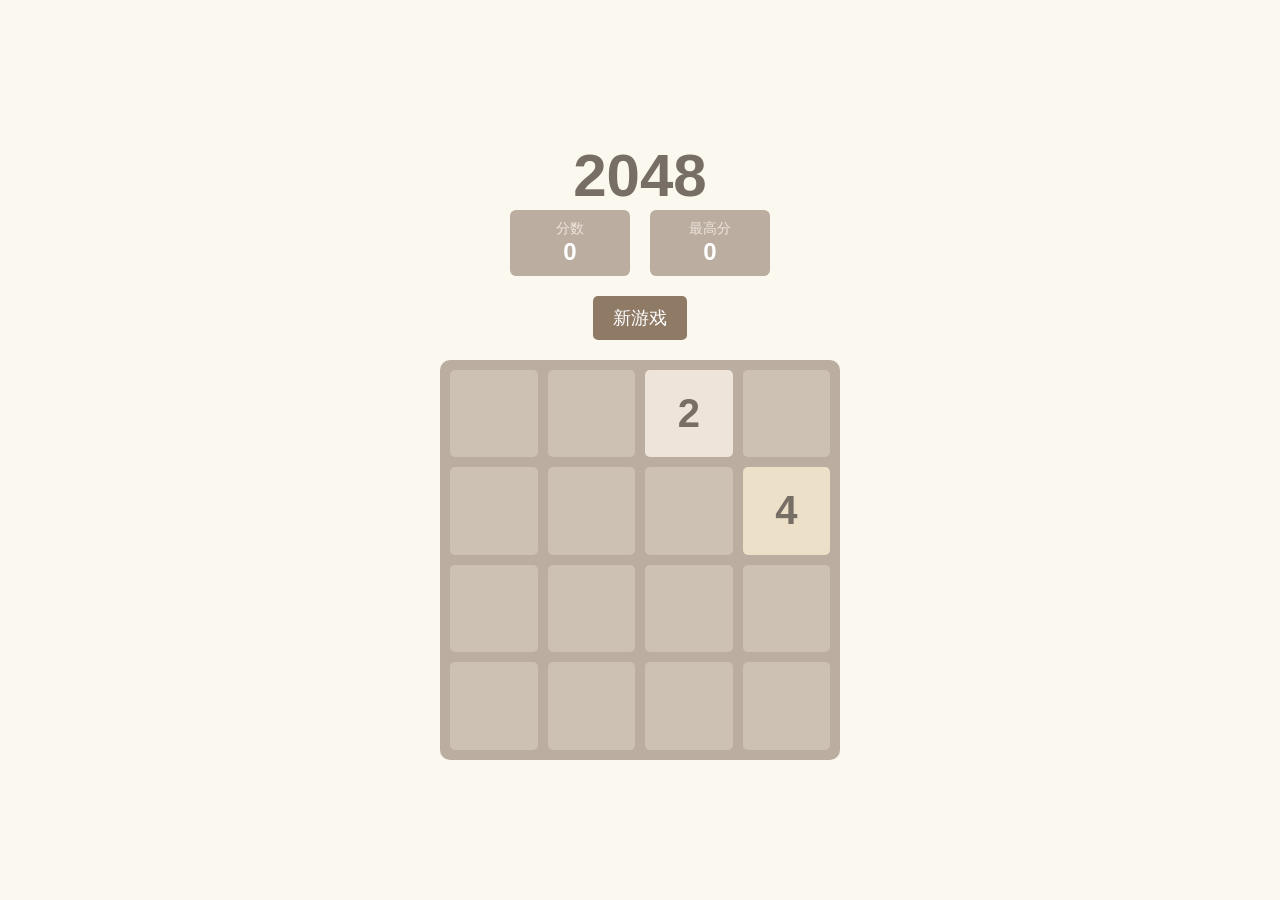
==== index.html @ daad532f "Add initial implementation of 2048 game in HTML" ====
<!DOCTYPE html>
<html lang="zh-CN">
<head>
    <meta charset="UTF-8">
    <meta name="viewport" content="width=device-width, initial-scale=1.0">
    <title>2048 完整版 - 带分数与历史记录</title>
    <style>
        body {
            font-family: "Helvetica Neue", Arial, sans-serif;
            background-color: #faf8ef;
            display: flex;
            flex-direction: column;
            align-items: center;
            justify-content: center;
            height: 100vh;
            margin: 0;
        }

        h1 { font-size: 60px; color: #776e65; margin: 0; }

        /* 分数板样式 */
        .score-container {
            display: flex;
            gap: 20px;
            margin-bottom: 20px;
        }
        .score-box {
            background: #bbada0;
            padding: 10px 20px;
            border-radius: 6px;
            color: white;
            text-align: center;
            min-width: 80px;
        }
        .score-label { font-size: 14px; color: #eee4da; }
        .score-value { font-size: 24px; font-weight: bold; }

        /* 重新开始按钮 */
        .restart-btn {
            background-color: #8f7a66;
            color: white;
            border: none;
            padding: 10px 20px;
            font-size: 18px;
            border-radius: 5px;
            cursor: pointer;
            margin-bottom: 20px;
        }
        .restart-btn:hover { background-color: #7f6a56; }

        /* 游戏棋盘 */
        .grid {
            width: 400px;
            height: 400px;
            background-color: #bbada0;
            border-radius: 10px;
            display: grid;
            grid-template-columns: repeat(4, 1fr);
            grid-template-rows: repeat(4, 1fr);
            gap: 10px;
            padding: 10px;
            box-sizing: border-box;
            position: relative; /* 为了定位 Game Over 遮罩 */
        }

        .cell {
            background-color: #cdc1b4;
            border-radius: 5px;
            display: flex;
            justify-content: center;
            align-items: center;
            font-size: 40px;
            font-weight: bold;
            color: #776e65;
        }

        /* 不同数字的颜色 */
        .tile-2 { background: #eee4da; }
        .tile-4 { background: #ede0c8; }
        .tile-8 { background: #f2b179; color: white; }
        .tile-16 { background: #f59563; color: white; }
        .tile-32 { background: #f67c5f; color: white; }
        .tile-64 { background: #f65e3b; color: white; }
        .tile-128 { background: #edcf72; color: white; font-size: 30px; }
        .tile-256 { background: #edcc61; color: white; font-size: 30px; }
        .tile-512 { background: #edc850; color: white; font-size: 30px; }
        .tile-1024 { background: #edc53f; color: white; font-size: 24px; }
        .tile-2048 { background: #edc22e; color: white; font-size: 24px; }

        /* Game Over 遮罩层 */
        #game-over-overlay {
            position: absolute;
            top: 0; left: 0; right: 0; bottom: 0;
            background: rgba(238, 228, 218, 0.73);
            display: flex;
            flex-direction: column;
            align-items: center;
            justify-content: center;
            z-index: 10;
            border-radius: 10px;
            display: none; /* 默认隐藏 */
        }
        #game-over-text {
            font-size: 40px;
            font-weight: bold;
            color: #776e65;
            margin-bottom: 20px;
        }
    </style>
</head>
<body>

    <h1>2048</h1>

    <div class="score-container">
        <div class="score-box">
            <div class="score-label">分数</div>
            <div id="score" class="score-value">0</div>
        </div>
        <div class="score-box">
            <div class="score-label">最高分</div>
            <div id="best-score" class="score-value">0</div>
        </div>
    </div>

    <button class="restart-btn" onclick="initGame()">新游戏</button>

    <div class="grid" id="grid">
        <!-- 游戏结束遮罩 -->
        <div id="game-over-overlay">
            <div id="game-over-text">游戏结束!</div>
            <button class="restart-btn" onclick="initGame()">再来一局</button>
        </div>
    </div>

    <script>
        const gridDisplay = document.getElementById('grid');
        const scoreDisplay = document.getElementById('score');
        const bestScoreDisplay = document.getElementById('best-score');
        const gameOverOverlay = document.getElementById('game-over-overlay');
        
        let matrix = [];
        let score = 0;
        let bestScore = localStorage.getItem('2048_bestScore') || 0; // 读取本地存储的最高分
        
        bestScoreDisplay.innerText = bestScore;

        // 初始化游戏
        function initGame() {
            // 重置数据
            matrix = [
                [0, 0, 0, 0],
                [0, 0, 0, 0],
                [0, 0, 0, 0],
                [0, 0, 0, 0]
            ];
            score = 0;
            updateScore();
            gameOverOverlay.style.display = 'none'; // 隐藏结束画面
            
            // 生成两个初始数字
            spawnNewNumber();
            spawnNewNumber();
            drawBoard();
        }

        // 在随机空位生成一个数字 (2 或 4)
        function spawnNewNumber() {
            let emptyCells = [];
            for (let r = 0; r < 4; r++) {
                for (let c = 0; c < 4; c++) {
                    if (matrix[r][c] === 0) emptyCells.push({r, c});
                }
            }
            if (emptyCells.length > 0) {
                let randomCell = emptyCells[Math.floor(Math.random() * emptyCells.length)];
                matrix[randomCell.r][randomCell.c] = Math.random() > 0.9 ? 4 : 2;
            }
        }

        // 绘制棋盘
        function drawBoard() {
            // 清除除了 overlay 以外的所有格子
            const cells = Array.from(gridDisplay.children).filter(el => el.id !== 'game-over-overlay');
            cells.forEach(cell => cell.remove());

            for (let r = 0; r < 4; r++) {
                for (let c = 0; c < 4; c++) {
                    const cell = document.createElement('div');
                    cell.classList.add('cell');
                    const value = matrix[r][c];
                    if (value > 0) {
                        cell.innerText = value;
                        cell.classList.add(`tile-${value}`);
                    }
                    // 将格子插入到 overlay 之前，保证遮罩层永远在最上面
                    gridDisplay.insertBefore(cell, gameOverOverlay);
                }
            }
        }

        // 更新分数显示
        function updateScore() {
            scoreDisplay.innerText = score;
            if (score > bestScore) {
                bestScore = score;
                bestScoreDisplay.innerText = bestScore;
                localStorage.setItem('2048_bestScore', bestScore); // 保存到浏览器
            }
        }

        // --- 核心移动算法 ---

        function moveLeft() {
            let moved = false;
            for (let r = 0; r < 4; r++) {
                let row = matrix[r].filter(val => val !== 0); 
                for (let c = 0; c < row.length - 1; c++) {
                    if (row[c] === row[c + 1]) {
                        row[c] *= 2;
                        score += row[c]; // 加分！
                        row[c + 1] = 0; 
                    }
                }
                row = row.filter(val => val !== 0); 
                while (row.length < 4) row.push(0);
                
                if (row.join(',') !== matrix[r].join(',')) moved = true;
                matrix[r] = row;
            }
            return moved;
        }

        function moveRight() {
            let moved = false;
            for (let r = 0; r < 4; r++) {
                let row = matrix[r].slice().reverse(); // 翻转
                for (let c = 0; c < row.length - 1; c++) {
                    if (row[c] === row[c + 1]) {
                        row[c] *= 2;
                        score += row[c];
                        row[c + 1] = 0;
                    }
                }
                row = row.filter(val => val !== 0);
                while (row.length < 4) row.push(0);
                row.reverse(); // 翻转回来
                
                if (row.join(',') !== matrix[r].join(',')) moved = true;
                matrix[r] = row;
            }
            return moved;
        }

        function moveUp() {
            let moved = false;
            for (let c = 0; c < 4; c++) {
                let col = [matrix[0][c], matrix[1][c], matrix[2][c], matrix[3][c]];
                col = col.filter(val => val !== 0);
                for (let r = 0; r < col.length - 1; r++) {
                    if (col[r] === col[r + 1]) {
                        col[r] *= 2;
                        score += col[r];
                        col[r + 1] = 0;
                    }
                }
                col = col.filter(val => val !== 0);
                while (col.length < 4) col.push(0);
                
                for (let r = 0; r < 4; r++) {
                    if (matrix[r][c] !== col[r]) moved = true;
                    matrix[r][c] = col[r];
                }
            }
            return moved;
        }

        function moveDown() {
            let moved = false;
            for (let c = 0; c < 4; c++) {
                let col = [matrix[0][c], matrix[1][c], matrix[2][c], matrix[3][c]].reverse();
                col = col.filter(val => val !== 0);
                for (let r = 0; r < col.length - 1; r++) {
                    if (col[r] === col[r + 1]) {
                        col[r] *= 2;
                        score += col[r];
                        col[r + 1] = 0;
                    }
                }
                col = col.filter(val => val !== 0);
                while (col.length < 4) col.push(0);
                col.reverse();
                
                for (let r = 0; r < 4; r++) {
                    if (matrix[r][c] !== col[r]) moved = true;
                    matrix[r][c] = col[r];
                }
            }
            return moved;
        }

        // 检查游戏是否结束
        function checkGameOver() {
            // 1. 还有空位，没结束
            for (let r = 0; r < 4; r++) {
                for (let c = 0; c < 4; c++) {
                    if (matrix[r][c] === 0) return;
                }
            }
            
            // 2. 没空位了，检查上下左右有没有相同的数字可以合并
            for (let r = 0; r < 4; r++) {
                for (let c = 0; c < 4; c++) {
                    let current = matrix[r][c];
                    // 检查右边
                    if (c < 3 && current === matrix[r][c+1]) return;
                    // 检查下边
                    if (r < 3 && current === matrix[r+1][c]) return;
                }
            }

            // 如果代码走到这里，说明既没空位也没法合并 -> 游戏结束
            gameOverOverlay.style.display = 'flex';
        }

        // 键盘监听
        document.addEventListener('keydown', (e) => {
            if (gameOverOverlay.style.display === 'flex') return; // 游戏结束了就不让动

            let moved = false;
            switch(e.key) {
                case 'ArrowLeft': moved = moveLeft(); break;
                case 'ArrowRight': moved = moveRight(); break;
                case 'ArrowUp': moved = moveUp(); break;
                case 'ArrowDown': moved = moveDown(); break;
            }

            if (moved) {
                spawnNewNumber();
                drawBoard();
                updateScore();
                checkGameOver(); // 每次移动后检查是否挂了
            }
        });

        // 启动！
        initGame();
    </script>
</body>
</html>
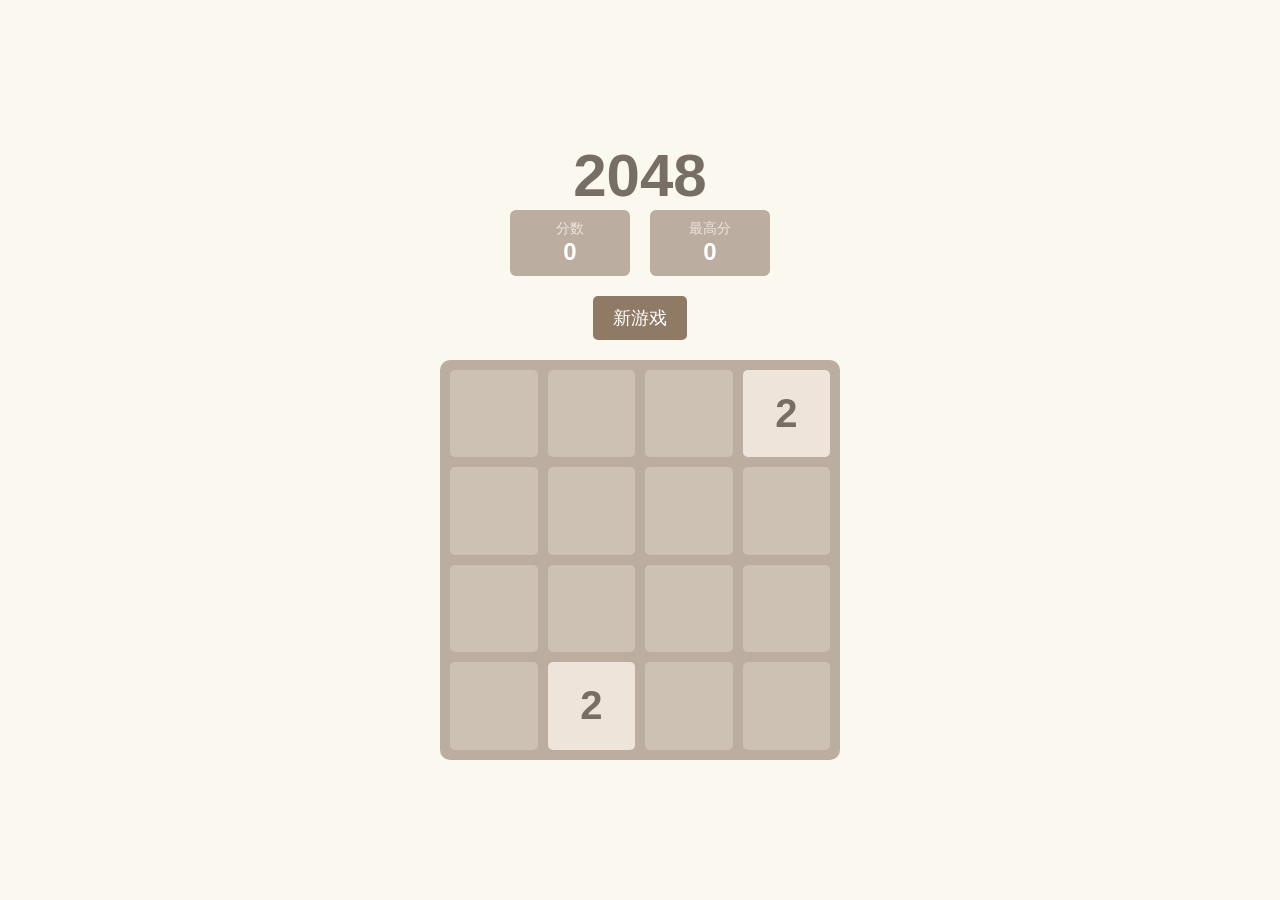
==== commit e7e5dfbc: "Implement mobile touch swipe controls Added touch swipe support for mobile devices, enabling users t" ====
--- a/index.html
+++ b/index.html
@@ -342,6 +342,62 @@
                 checkGameOver(); // 每次移动后检查是否挂了
             }
         });
+                // --- 新增：手机触摸滑动支持 ---
+        
+        let touchStartX = 0;
+        let touchStartY = 0;
+        const minSwipeDistance = 30; // 最小滑动距离，防止误触
+
+        // 1. 手指按下时，记录起点
+        document.addEventListener('touchstart', function(e) {
+            touchStartX = e.touches[0].clientX;
+            touchStartY = e.touches[0].clientY;
+        }, { passive: false }); // passive: false 允许我们阻止默认滚动
+
+        // 2. 手指松开时，计算方向
+        document.addEventListener('touchend', function(e) {
+            // 如果游戏结束了，就不响应滑动
+            if (gameOverOverlay.style.display === 'flex') return;
+
+            let touchEndX = e.changedTouches[0].clientX;
+            let touchEndY = e.changedTouches[0].clientY;
+
+            let diffX = touchEndX - touchStartX; // X轴差值
+            let diffY = touchEndY - touchStartY; // Y轴差值
+
+            // 判断是水平滑动还是垂直滑动
+            if (Math.abs(diffX) > Math.abs(diffY)) {
+                // 水平滑动
+                if (Math.abs(diffX) > minSwipeDistance) {
+                    if (diffX > 0) handleMove('ArrowRight'); // 向右
+                    else handleMove('ArrowLeft');             // 向左
+                }
+            } else {
+                // 垂直滑动
+                if (Math.abs(diffY) > minSwipeDistance) {
+                    if (diffY > 0) handleMove('ArrowDown');   // 向下
+                    else handleMove('ArrowUp');               // 向上
+                }
+            }
+        }, { passive: false });
+
+        // 3. 封装一个通用的移动处理函数 (避免代码重复)
+        function handleMove(key) {
+            let moved = false;
+            switch(key) {
+                case 'ArrowLeft': moved = moveLeft(); break;
+                case 'ArrowRight': moved = moveRight(); break;
+                case 'ArrowUp': moved = moveUp(); break;
+                case 'ArrowDown': moved = moveDown(); break;
+            }
+
+            if (moved) {
+                spawnNewNumber();
+                drawBoard();
+                updateScore();
+                checkGameOver();
+            }
+        }
 
         // 启动！
         initGame();
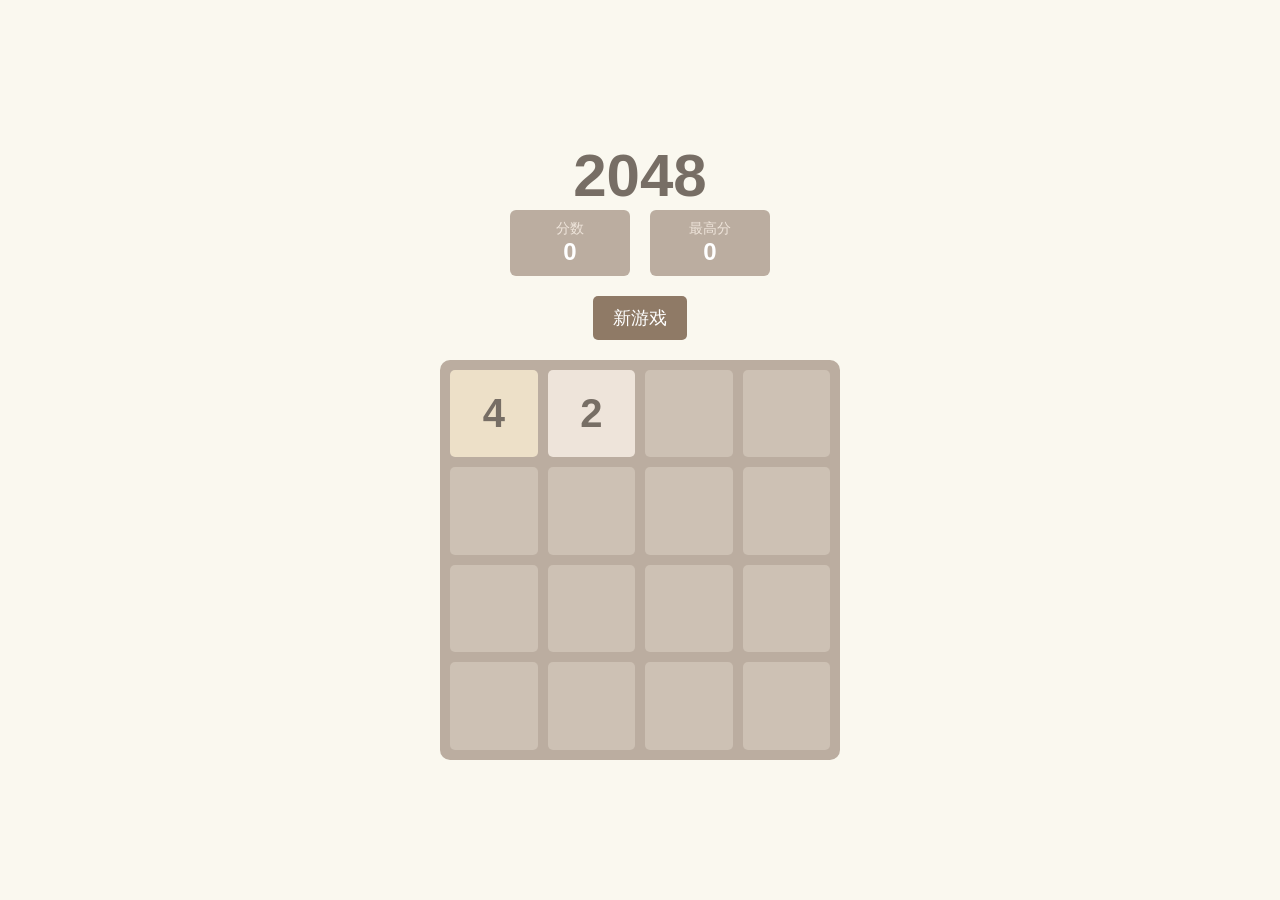
==== commit 5b4a310d: "Prevent mobile swipe exit with touch-action Add touch-action property to prevent swipe exit on mobil" ====
--- a/index.html
+++ b/index.html
@@ -61,6 +61,8 @@
             padding: 10px;
             box-sizing: border-box;
             position: relative; /* 为了定位 Game Over 遮罩 */
+            /* 这是防止手机右滑退出的关键 */
+            touch-action: none;
         }
 
         .cell {
